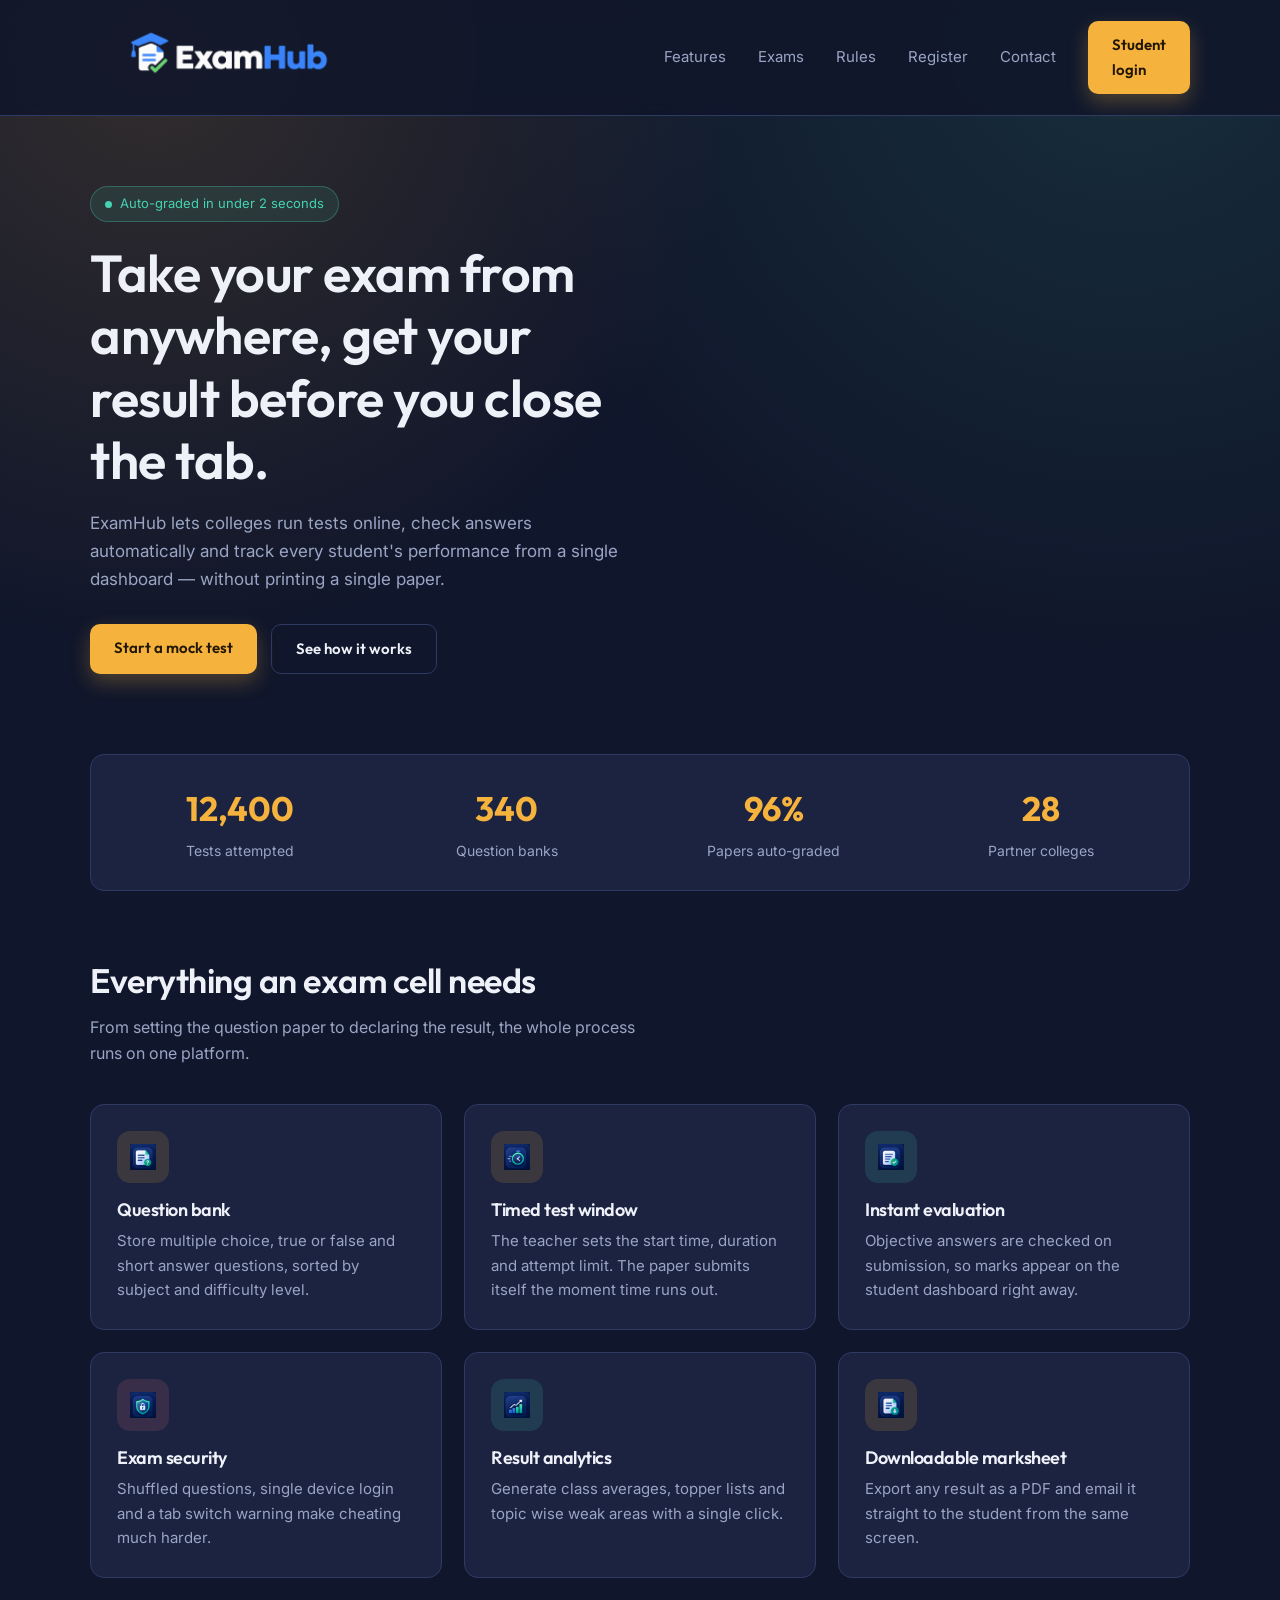
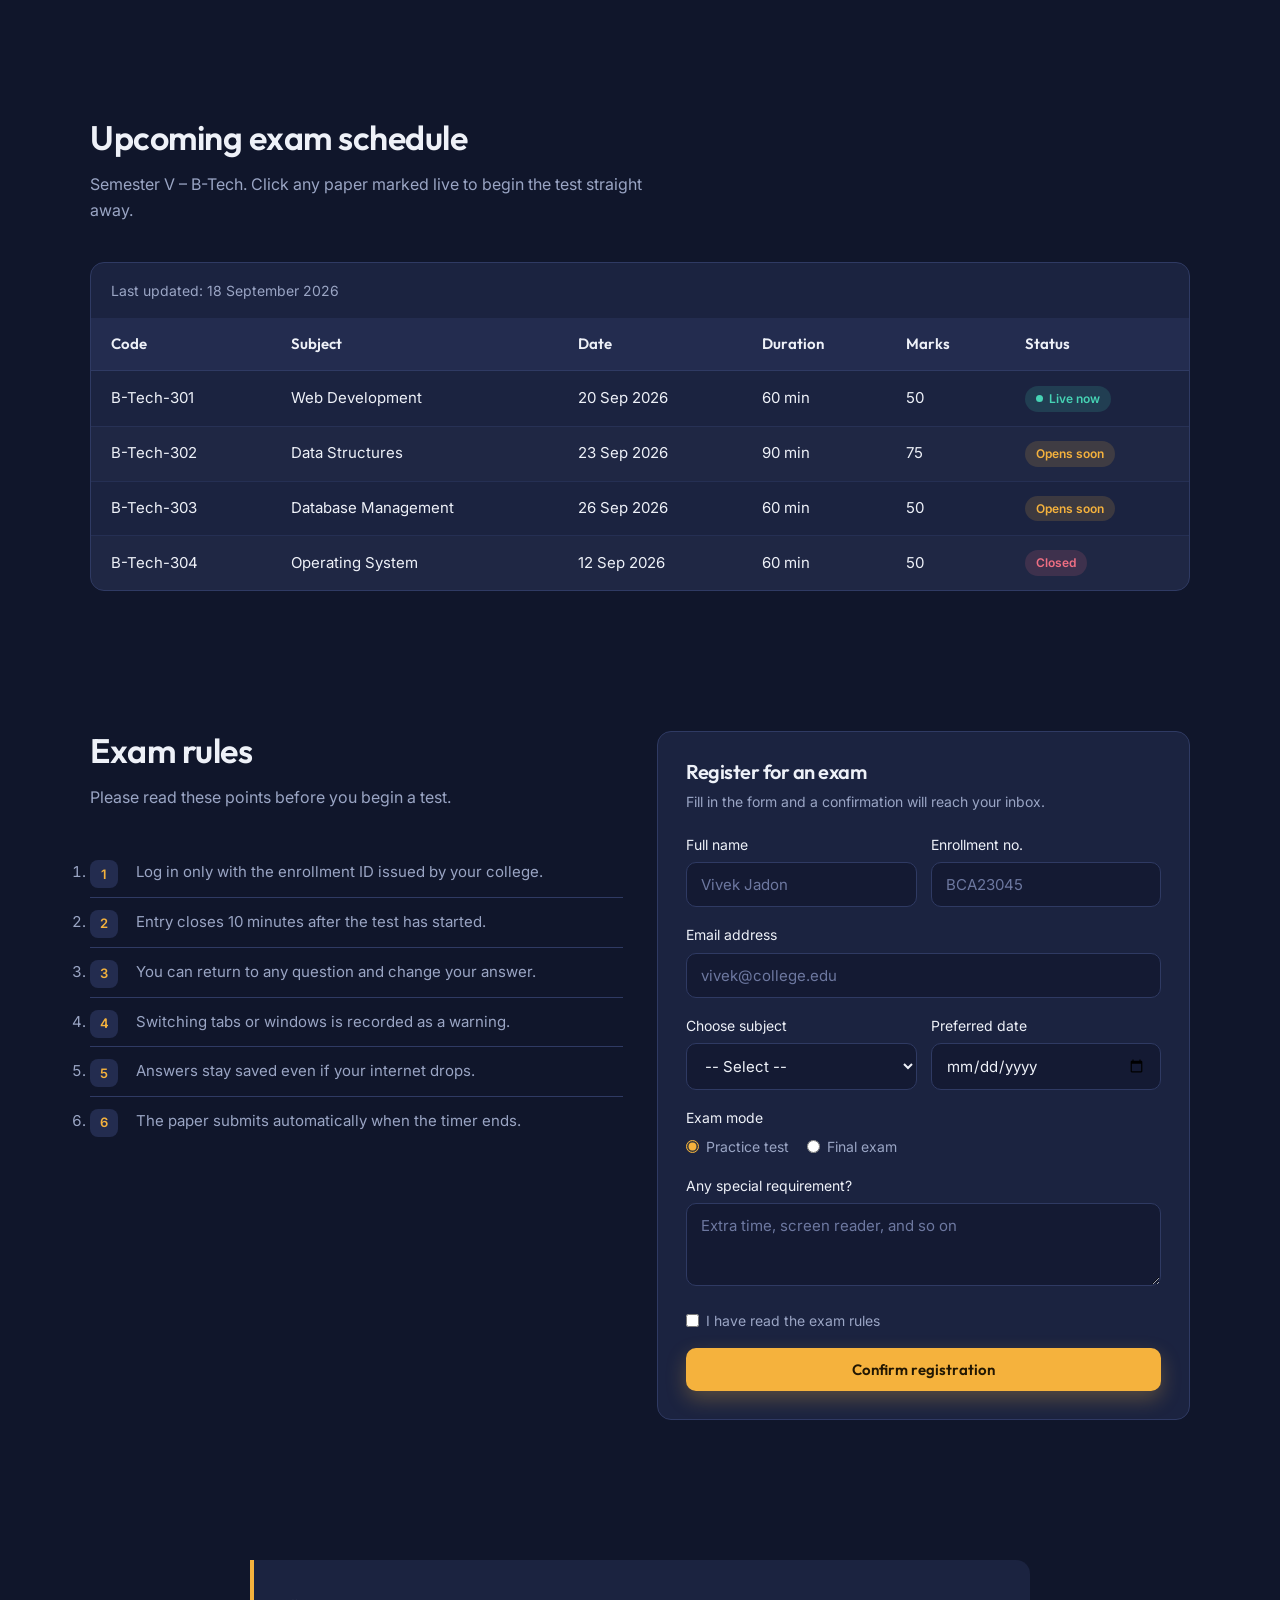
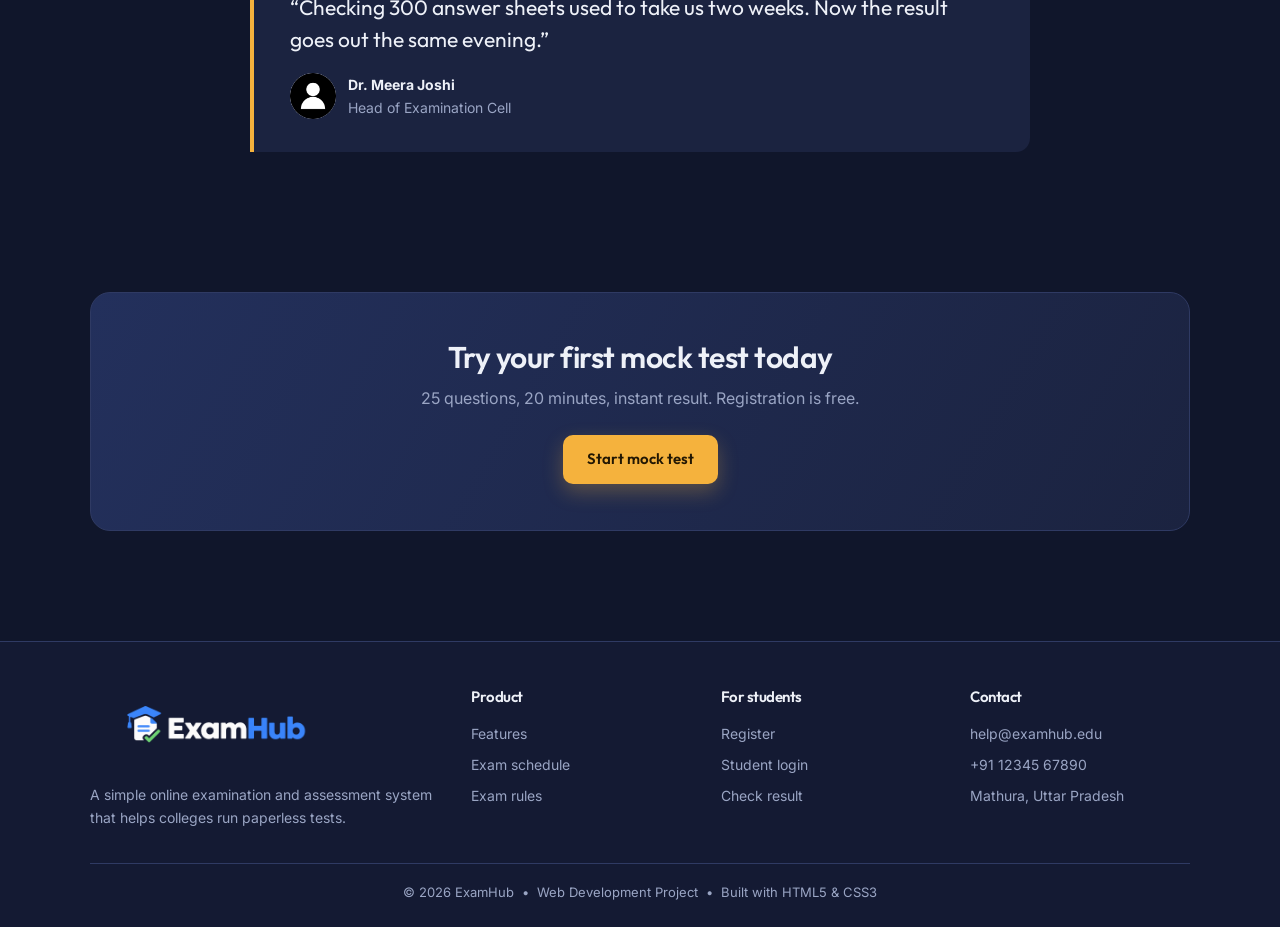
==== index.html @ 9a20216e "initialCommit" ====
<!DOCTYPE html>
<html lang="en">

<head>
  <!-- HEAD : charset, viewport, title, stylesheet link -->
  <meta charset="UTF-8">
  <meta name="viewport" content="width=device-width, initial-scale=1.0">
  <meta name="description" content="ExamHub - an online examination and assessment system for colleges.">
  <meta name="author" content="Your Name - Web Development Project">
  <title>ExamHub | Online Examination &amp; Assessment System</title>

  <!-- Favicon: the small icon shown on the browser tab -->
  <link rel="icon" type="image/svg+xml" href="images/logo.svg">

  <!-- Google Fonts: Outfit for headings, Inter for body text -->
  <link rel="preconnect" href="https://fonts.googleapis.com">
  <link rel="preconnect" href="https://fonts.gstatic.com" crossorigin>
  <link href="https://fonts.googleapis.com/css2?family=Inter:wght@400;500;600&family=Outfit:wght@400;500;600;700&display=swap" rel="stylesheet">

  <!-- EXTERNAL CSS: this single line connects the HTML file to the CSS file -->
  <link rel="stylesheet" href="style.css">
</head>

<body>

  <!-- 1. HEADER + NAVIGATION BAR -->
  <header class="site-header">
    <div class="container">
      <nav class="nav">

        <a href="#top" class="logo">
          <img src="file_0000000034248211af6146cf04fec4cb.png" alt="ExamHub logo" width="50%" height="50%">  
        </a>

        <ul class="nav-links">
          <li><a href="#features">Features</a></li>
          <li><a href="#exams">Exams</a></li>
          <li><a href="#rules">Rules</a></li>
          <li><a href="#register">Register</a></li>
          <li><a href="#contact">Contact</a></li>
        </ul>

        <a href="#register" class="btn btn-primary">Student login</a>

      </nav>
    </div>
  </header>

  <main id="top">

    <!-- 2. HERO SECTION : headline text + animated SVG illustration -->
    <div class="container">
      <section class="hero">

        <div class="hero-copy">
          <span class="tagline">
            <span class="live-dot"></span> Auto-graded in under 2 seconds
          </span>

          <h1>Take your exam from anywhere, get your result before you close the tab.</h1>

          <p class="lead">
            ExamHub lets colleges run tests online, check answers automatically
            and track every student's performance from a single dashboard
            &mdash; without printing a single paper.
          </p>

          <div class="hero-actions">
            <a href="#register" class="btn btn-primary">Start a mock test</a>
            <a href="#features" class="btn btn-ghost">See how it works</a>
          </div>
        </div>

        <!-- This image animates by itself (the animation is inside the SVG file) -->
        <figure class="hero-art">
          
        </figure>

      </section>
    </div>

    <!-- 3. STATS STRIP -->
    <div class="container">
      <div class="stats">
        <div class="stat"><strong>12,400</strong><span>Tests attempted</span></div>
        <div class="stat"><strong>340</strong><span>Question banks</span></div>
        <div class="stat"><strong>96%</strong><span>Papers auto-graded</span></div>
        <div class="stat"><strong>28</strong><span>Partner colleges</span></div>
      </div>
    </div>

    <!-- 4. FEATURES : six cards in a CSS Grid, each with an SVG icon -->
    <section id="features">
      <div class="container">

        <div class="section-head">
          <h2>Everything an exam cell needs</h2>
          <p>From setting the question paper to declaring the result, the whole
             process runs on one platform.</p>
        </div>

        <div class="grid-3">

          <article class="card">
            <div class="card-icon"><img src="question-bank.png" alt=""></div>
            <h3>Question bank</h3>
            <p>Store multiple choice, true or false and short answer questions,
               sorted by subject and difficulty level.</p>
          </article>

          <article class="card">
            <div class="card-icon"><img src="timed-test.png" alt=""></div>
            <h3>Timed test window</h3>
            <p>The teacher sets the start time, duration and attempt limit. The
               paper submits itself the moment time runs out.</p>
          </article>

          <article class="card">
            <div class="card-icon icon-mint"><img src="instant-evaluation.png" alt=""></div>
            <h3>Instant evaluation</h3>
            <p>Objective answers are checked on submission, so marks appear on
               the student dashboard right away.</p>
          </article>

          <article class="card">
            <div class="card-icon icon-rose"><img src="exam-security.png" alt=""></div>
            <h3>Exam security</h3>
            <p>Shuffled questions, single device login and a tab switch warning
               make cheating much harder.</p>
          </article>

          <article class="card">
            <div class="card-icon icon-mint"><img src="result-analytics.png" alt=""></div>
            <h3>Result analytics</h3>
            <p>Generate class averages, topper lists and topic wise weak areas
               with a single click.</p>
          </article>

          <article class="card">
            <div class="card-icon"><img src="downloadable-marksheet.png" alt=""></div>
            <h3>Downloadable marksheet</h3>
            <p>Export any result as a PDF and email it straight to the student
               from the same screen.</p>
          </article>

        </div>
      </div>
    </section>

    <!-- 5. EXAM SCHEDULE TABLE -->
    <section id="exams">
      <div class="container">

        <div class="section-head">
          <h2>Upcoming exam schedule</h2>
          <p>Semester V &ndash; B-Tech. Click any paper marked live to begin the
             test straight away.</p>
        </div>

        <div class="table-wrap">
          <table>
            <caption>Last updated: 18 September 2026</caption>

            <thead>
              <tr>
                <th>Code</th>
                <th>Subject</th>
                <th>Date</th>
                <th>Duration</th>
                <th>Marks</th>
                <th>Status</th>
              </tr>
            </thead>

            <tbody>
              <tr>
                <td>B-Tech-301</td>
                <td>Web Development</td>
                <td>20 Sep 2026</td>
                <td>60 min</td>
                <td>50</td>
                <td><span class="badge badge-live"><span class="live-dot"></span> Live now</span></td>
              </tr>
              <tr>
                <td>B-Tech-302</td>
                <td>Data Structures</td>
                <td>23 Sep 2026</td>
                <td>90 min</td>
                <td>75</td>
                <td><span class="badge badge-soon">Opens soon</span></td>
              </tr>
              <tr>
                <td>B-Tech-303</td>
                <td>Database Management</td>
                <td>26 Sep 2026</td>
                <td>60 min</td>
                <td>50</td>
                <td><span class="badge badge-soon">Opens soon</span></td>
              </tr>
              <tr>
                <td>B-Tech-304</td>
                <td>Operating System</td>
                <td>12 Sep 2026</td>
                <td>60 min</td>
                <td>50</td>
                <td><span class="badge badge-closed">Closed</span></td>
              </tr>
            </tbody>
          </table>
        </div>

      </div>
    </section>

    <!-- 6. EXAM RULES (ordered list) + REGISTRATION FORM -->
    <section id="rules">
      <div class="container">
        <div class="split">

          <div>
            <div class="section-head">
              <h2>Exam rules</h2>
              <p>Please read these points before you begin a test.</p>
            </div>

            <ol class="rules">
              <li>Log in only with the enrollment ID issued by your college.</li>
              <li>Entry closes 10 minutes after the test has started.</li>
              <li>You can return to any question and change your answer.</li>
              <li>Switching tabs or windows is recorded as a warning.</li>
              <li>Answers stay saved even if your internet drops.</li>
              <li>The paper submits automatically when the timer ends.</li>
            </ol>
          </div>

          <!-- REGISTRATION FORM -->
          <div class="form-box" id="register">
            <h3>Register for an exam</h3>
            <p class="form-sub">Fill in the form and a confirmation will reach your inbox.</p>

            <form action="#" method="post">

              <div class="field-row">
                <div class="field">
                  <label for="fname">Full name</label>
                  <input type="text" id="fname" name="fname" placeholder="Vivek Jadon" required>
                </div>
                <div class="field">
                  <label for="roll">Enrollment no.</label>
                  <input type="text" id="roll" name="roll" placeholder="BCA23045" required>
                </div>
              </div>

              <div class="field">
                <label for="email">Email address</label>
                <input type="email" id="email" name="email" placeholder="vivek@college.edu" required>
              </div>

              <div class="field-row">
                <div class="field">
                  <!-- DROPDOWN: select + option elements -->
                  <label for="subject">Choose subject</label>
                  <select id="subject" name="subject" required>
                    <option value="">-- Select --</option>
                    <option value="web">Web Development</option>
                    <option value="ds">Data Structures</option>
                    <option value="dbms">Database Management</option>
                    <option value="os">Operating System</option>
                  </select>
                </div>
                <div class="field">
                  <label for="slot">Preferred date</label>
                  <input type="date" id="slot" name="slot">
                </div>
              </div>

              <div class="field">
                <label>Exam mode</label>
                <div class="choices">
                  <label><input type="radio" name="mode" value="practice" checked> Practice test</label>
                  <label><input type="radio" name="mode" value="final"> Final exam</label>
                </div>
              </div>

              <div class="field">
                <label for="note">Any special requirement?</label>
                <textarea id="note" name="note" rows="3" placeholder="Extra time, screen reader, and so on"></textarea>
              </div>

              <div class="field">
                <div class="choices">
                  <label><input type="checkbox" name="agree" required> I have read the exam rules</label>
                </div>
              </div>

              <button type="submit" class="btn btn-primary btn-block">Confirm registration</button>

            </form>
          </div>

        </div>
      </div>
    </section>

    <!-- 7. TESTIMONIAL (blockquote + avatar image) -->
    <section>
      <div class="container">
        <blockquote class="quote" cite="https://example.edu">
          <p>&ldquo;Checking 300 answer sheets used to take us two weeks. Now the
             result goes out the same evening.&rdquo;</p>
          <footer>
            <img src="24_569.jpg" alt="" width="46" height="46">
            <span>
              <strong>Dr. Meera Joshi</strong><br>
              Head of Examination Cell
            </span>
          </footer>
        </blockquote>
      </div>
    </section>

    <!-- 8. CALL TO ACTION BAND (animated gradient background) -->
    <section>
      <div class="container">
        <div class="cta-band">
          <h2>Try your first mock test today</h2>
          <p>25 questions, 20 minutes, instant result. Registration is free.</p>
          <a href="#register" class="btn btn-primary">Start mock test</a>
        </div>
      </div>
    </section>

  </main>

  <!-- 9. FOOTER -->
  <footer class="site-footer" id="contact">
    <div class="container">

      <div class="foot-grid">

        <div>
          <a href="#top" class="logo">
            <img src="file_0000000034248211af6146cf04fec4cb.png" alt="" width="70%" height="70%">
          </a>
          <p>A simple online examination and assessment system that helps
             colleges run paperless tests.</p>
        </div>

        <div>
          <h4>Product</h4>
          <ul>
            <li><a href="#features">Features</a></li>
            <li><a href="#exams">Exam schedule</a></li>
            <li><a href="#rules">Exam rules</a></li>
          </ul>
        </div>

        <div>
          <h4>For students</h4>
          <ul>
            <li><a href="#register">Register</a></li>
            <li><a href="#top">Student login</a></li>
            <li><a href="#top">Check result</a></li>
          </ul>
        </div>

        <div>
          <h4>Contact</h4>
          <ul>
            <li><a href="mailto:help@examhub.edu">help@examhub.edu</a></li>
            <li><a href="tel:+911234567890">+91 12345 67890</a></li>
            <li>Mathura, Uttar Pradesh</li>
          </ul>
        </div>

      </div>

      <!-- HTML entities used here: &copy; &bull; &amp; -->
      <p class="copyright">
        &copy; 2026 ExamHub &nbsp;&bull;&nbsp; Web Development Project
        &nbsp;&bull;&nbsp; Built with HTML5 &amp; CSS3
      </p>

    </div>
  </footer>

</body>
</html>
---- style.css ----
/* =====================================================================
   PROJECT : ExamHub - Online Examination & Assessment System
   FILE    : style.css   (External CSS, linked from index.html)

   CONTENTS (use Ctrl+F to jump to any block):
     01. CSS Variables
     02. Reset + Box Model
     03. Typography
     04. Reusable classes (container, buttons, badges)
     05. Header / Navigation bar
     06. Hero section
     07. Stats strip
     08. Feature cards (CSS Grid)
     09. Table
     10. Rules list
     11. Form
     12. Testimonial
     13. Call to action band
     14. Footer
     15. Keyframe animations
     16. Media queries (responsive design)
   ===================================================================== */


/* 01. CSS VARIABLES */
:root {
  --ink:        #10162b;   /* page background        */
  --ink-soft:   #141a33;   /* inputs, footer         */
  --panel:      #1b2340;   /* cards and panels       */
  --panel-2:    #232c4f;   /* slightly lighter panel */
  --line:       #2f3a63;   /* borders                */
  --paper:      #eef1f8;   /* main text              */
  --muted:      #9aa5c4;   /* secondary text         */

  --amber:      #f5b23d;   /* primary accent         */
  --mint:       #46d3b4;   /* success accent         */
  --rose:       #ef6f83;   /* alert accent           */

  --radius:     14px;
  --gap:        22px;
  --maxw:       1140px;
}


/*  02. GLOBAL RESET + BOX MODEL
   border-box means padding and border are counted INSIDE the width */
* {
  margin: 0;
  padding: 0;
  box-sizing: border-box;
}

html { scroll-behavior: smooth; }   /* smooth scroll for the nav links */

body {
  font-family: 'Inter', Arial, Helvetica, sans-serif;
  background-color: var(--ink);
  /* Three layers: an OMR dot pattern plus two gradient glows */
  background-image:
    url("images/pattern-dots.svg"),
    radial-gradient(circle at 12% 6%,  rgba(245,178,61,.15), transparent 42%),
    radial-gradient(circle at 88% 2%,  rgba(70,211,180,.13), transparent 45%);
  background-repeat: repeat, no-repeat, no-repeat;
  background-size: 120px 120px, auto, auto;
  background-attachment: fixed;
  color: var(--paper);
  line-height: 1.65;
  -webkit-font-smoothing: antialiased;
}

img { max-width: 100%; display: block; }
ul  { list-style: none; }
a   { color: inherit; text-decoration: none; }

/* Visible focus ring for people navigating with the keyboard */
a:focus-visible, button:focus-visible,
input:focus-visible, select:focus-visible, textarea:focus-visible {
  outline: 3px solid var(--amber);
  outline-offset: 3px;
}


/* 03. TYPOGRAPHY */
h1, h2, h3, h4 {
  font-family: 'Outfit', Arial, sans-serif;
  font-weight: 600;
  line-height: 1.2;
  letter-spacing: -0.5px;
}


/* 04. REUSABLE CLASSES */

/* Wrapper that centres the content and limits its width */
.container {
  width: 100%;
  max-width: var(--maxw);
  margin: 0 auto;
  padding: 0 20px;
}

/* Buttons */
.btn {
  display: inline-block;
  padding: 12px 24px;
  border: none;
  border-radius: 10px;
  font-family: 'Outfit', sans-serif;
  font-size: 15px;
  font-weight: 600;
  cursor: pointer;
  transition: transform .22s ease, box-shadow .22s ease, background .22s ease;
}
.btn-primary {
  background: var(--amber);
  color: #221703;
  box-shadow: 0 8px 20px rgba(245,178,61,.28);
}
.btn-primary:hover {
  transform: translateY(-3px);              /* CSS transform */
  box-shadow: 0 14px 28px rgba(245,178,61,.42);
}
.btn-ghost {
  background: transparent;
  color: var(--paper);
  border: 1px solid var(--line);
}
.btn-ghost:hover { background: var(--panel-2); transform: translateY(-3px); }
.btn-block { width: 100%; }

/* Badges / labels */
.badge {
  display: inline-flex;
  align-items: center;
  gap: 6px;
  padding: 3px 11px;
  border-radius: 20px;
  font-size: 12px;
  font-weight: 600;
}
.badge-live   { background: rgba(70,211,180,.15);  color: var(--mint); }
.badge-soon   { background: rgba(245,178,61,.15);  color: var(--amber); }
.badge-closed { background: rgba(239,111,131,.15); color: var(--rose); }

/* Blinking dot that signals a live exam */
.live-dot {
  width: 7px;
  height: 7px;
  border-radius: 50%;
  background: var(--mint);
  display: inline-block;
  animation: blink 1.6s ease-in-out infinite;
}

/* Section headings */
section { padding: 70px 0; }
.section-head { margin-bottom: 38px; max-width: 58ch; }
.section-head h2 { font-size: 34px; margin-bottom: 12px; }
.section-head p  { color: var(--muted); }


/* 05. HEADER / NAVIGATION BAR
   position: sticky + flexbox + an underline animation on hover */
.site-header {
  position: sticky;
  top: 0;
  z-index: 50;
  background: rgba(16,22,43,.88);
  backdrop-filter: blur(10px);
  border-bottom: 1px solid var(--line);
}

.nav {
  display: flex;
  align-items: center;
  justify-content: space-between;
  gap: 18px;
  padding: 13px 0;
}

.logo {
  display: flex;
  align-items: center;
  gap: 10px;
  font-family: 'Outfit', sans-serif;
  font-size: 21px;
  font-weight: 700;
}

.nav-links { display: flex; gap: 4px; }

.nav-links a {
  position: relative;
  display: block;
  padding: 8px 14px;
  font-size: 15px;
  color: var(--muted);
  border-radius: 8px;
  transition: color .25s ease, background .25s ease;
}
/* The underline is an ::after pseudo-element growing from 0 to full width */
.nav-links a::after {
  content: "";
  position: absolute;
  left: 14px;
  bottom: 3px;
  width: 0;
  height: 2px;
  background: var(--amber);
  transition: width .3s ease;
}
.nav-links a:hover { color: var(--paper); background: rgba(255,255,255,.05); }
.nav-links a:hover::after { width: calc(100% - 28px); }


/* 06. HERO SECTION */
.hero {
  display: grid;
  grid-template-columns: 1.02fr 0.98fr;
  align-items: center;
  gap: 40px;
  padding: 70px 0 80px;
}

.hero-copy { animation: riseIn .8s ease both; }

.tagline {
  display: inline-flex;
  align-items: center;
  gap: 8px;
  padding: 6px 14px;
  margin-bottom: 20px;
  font-size: 13px;
  color: var(--mint);
  background: rgba(70,211,180,.1);
  border: 1px solid rgba(70,211,180,.3);
  border-radius: 40px;
}

.hero h1 { font-size: 52px; margin-bottom: 18px; }

.hero .lead {
  max-width: 52ch;            /* keeps the line length comfortable to read */
  color: var(--muted);
  font-size: 17px;
  margin-bottom: 30px;
}

.hero-actions { display: flex; gap: 14px; flex-wrap: wrap; }

.hero-art { animation: riseIn .9s .15s ease both; }
.hero-art img { width: 100%; }


/* 07. STATS STRIP (flexbox) */
.stats {
  display: flex;
  flex-wrap: wrap;
  gap: var(--gap);
  padding: 26px;
  background: var(--panel);
  border: 1px solid var(--line);
  border-radius: var(--radius);
}
.stat { flex: 1 1 180px; text-align: center; }
.stat strong {
  display: block;
  font-family: 'Outfit', sans-serif;
  font-size: 34px;
  color: var(--amber);
}
.stat span { font-size: 14px; color: var(--muted); }


/* 08. FEATURE CARDS (CSS Grid) */
.grid-3 {
  display: grid;
  grid-template-columns: repeat(3, 1fr);
  gap: var(--gap);
}

.card {
  padding: 26px;
  background: var(--panel);
  border: 1px solid var(--line);
  border-radius: var(--radius);
  transition: transform .3s ease, border-color .3s ease, box-shadow .3s ease;
}
.card:hover {
  transform: translateY(-6px);
  border-color: var(--amber);
  box-shadow: 0 18px 34px rgba(0,0,0,.45);
}

.card-icon {
  width: 52px;
  height: 52px;
  margin-bottom: 16px;
  display: grid;
  place-items: center;
  border-radius: 13px;
  background: rgba(245,178,61,.14);
  transition: transform .3s ease;
}
.card-icon img { width: 26px; height: 26px; }
/* The icon tilts slightly when the card is hovered */
.card:hover .card-icon { transform: rotate(-8deg) scale(1.08); }

.icon-mint { background: rgba(70,211,180,.14); }
.icon-rose { background: rgba(239,111,131,.14); }

.card h3 { font-size: 18px; margin-bottom: 8px; }
.card p  { font-size: 15px; color: var(--muted); }


/* 09. TABLE */
.table-wrap {
  overflow-x: auto;                 /* the table scrolls sideways on mobile */
  background: var(--panel);
  border: 1px solid var(--line);
  border-radius: var(--radius);
}

table {
  width: 100%;
  min-width: 640px;
  border-collapse: collapse;
  font-size: 15px;
}

caption {
  text-align: left;
  padding: 16px 20px;
  font-size: 14px;
  color: var(--muted);
}

th, td { padding: 14px 20px; text-align: left; }

thead th {
  background: var(--panel-2);
  font-family: 'Outfit', sans-serif;
  font-weight: 600;
  border-bottom: 1px solid var(--line);
}

tbody tr { border-bottom: 1px solid rgba(47,58,99,.55); }
tbody tr:nth-child(even) { background: rgba(255,255,255,.02); }  /* pseudo-class */
tbody tr:hover { background: rgba(245,178,61,.06); }
tbody tr:last-child { border-bottom: none; }


/* 10. RULES LIST (custom numbering with a CSS counter) */
.split {
  display: grid;
  grid-template-columns: 1fr 1fr;
  gap: 34px;
  align-items: start;
}

.rules { counter-reset: rule; }

.rules li {
  counter-increment: rule;
  position: relative;
  padding: 12px 0 12px 46px;
  border-bottom: 1px solid var(--line);
  font-size: 15px;
  color: var(--muted);
  transition: color .25s ease, padding-left .25s ease;
}
.rules li::before {
  content: counter(rule);
  position: absolute;
  left: 0;
  top: 12px;
  width: 28px;
  height: 28px;
  display: grid;
  place-items: center;
  border-radius: 8px;
  background: var(--panel-2);
  color: var(--amber);
  font-size: 13px;
  font-weight: 600;
  transition: background .25s ease, color .25s ease;
}
.rules li:hover { color: var(--paper); padding-left: 52px; }
.rules li:hover::before { background: var(--amber); color: #221703; }
.rules li:last-child { border-bottom: none; }


/* 11. FORM */
.form-box {
  padding: 28px;
  background: var(--panel);
  border: 1px solid var(--line);
  border-radius: var(--radius);
}
.form-box h3 { font-size: 20px; margin-bottom: 6px; }
.form-sub { font-size: 14px; color: var(--muted); margin-bottom: 20px; }

.field { margin-bottom: 16px; }
.field label { display: block; font-size: 14px; margin-bottom: 6px; }

.field input,
.field select,
.field textarea {
  width: 100%;
  padding: 12px 14px;
  font-family: inherit;
  font-size: 15px;
  color: var(--paper);
  background: var(--ink-soft);
  border: 1px solid var(--line);
  border-radius: 10px;
  transition: border-color .25s ease, box-shadow .25s ease;
}
.field input::placeholder,
.field textarea::placeholder { color: #6d78a0; }

.field input:focus,
.field select:focus,
.field textarea:focus {
  border-color: var(--amber);
  box-shadow: 0 0 0 3px rgba(245,178,61,.18);
}

.field-row { display: flex; gap: 14px; }
.field-row .field { flex: 1; }

.choices { display: flex; gap: 18px; flex-wrap: wrap; }
.choices label {
  display: flex;
  align-items: center;
  gap: 7px;
  margin: 0;
  font-size: 14px;
  color: var(--muted);
  cursor: pointer;
}
.choices input { width: auto; accent-color: var(--amber); }


/* 12. TESTIMONIAL */
.quote {
  max-width: 780px;
  margin: 0 auto;
  padding: 32px 36px;
  background: var(--panel);
  border-left: 4px solid var(--amber);
  border-radius: 0 var(--radius) var(--radius) 0;
}
.quote p {
  font-family: 'Outfit', sans-serif;
  font-size: 21px;
  line-height: 1.5;
  margin-bottom: 18px;
}
.quote footer {
  display: flex;
  align-items: center;
  gap: 12px;
  font-size: 14px;
  color: var(--muted);
}
.quote footer img { border-radius: 50%; }
.quote footer strong { color: var(--paper); }


/* 13. CALL TO ACTION BAND (animated gradient) */
.cta-band {
  padding: 46px;
  text-align: center;
  border: 1px solid var(--line);
  border-radius: 20px;
  background: linear-gradient(120deg, #23305c, #1b2340, #2e2547, #1b2340);
  background-size: 300% 300%;
  animation: shift 14s ease infinite;    /* the gradient drifts slowly */
}
.cta-band h2 { font-size: 30px; margin-bottom: 10px; }
.cta-band p  { color: var(--muted); margin-bottom: 24px; }


/* 14. FOOTER */
.site-footer {
  margin-top: 40px;
  padding: 46px 0 24px;
  background: var(--ink-soft);
  border-top: 1px solid var(--line);
}

.foot-grid {
  display: grid;
  grid-template-columns: 1.6fr 1fr 1fr 1fr;
  gap: 30px;
  margin-bottom: 30px;
}
.foot-grid .logo { font-size: 18px; margin-bottom: 10px; }
.foot-grid h4 { font-size: 15px; margin-bottom: 12px; }
.foot-grid p,
.foot-grid li { font-size: 14px; color: var(--muted); padding: 4px 0; }
.foot-grid a { transition: color .2s ease; }
.foot-grid a:hover { color: var(--amber); }

.copyright {
  padding-top: 18px;
  border-top: 1px solid var(--line);
  font-size: 13px;
  color: var(--muted);
  text-align: center;
}


/* 15. KEYFRAME ANIMATIONS */
@keyframes riseIn {
  from { opacity: 0; transform: translateY(26px); }
  to   { opacity: 1; transform: translateY(0); }
}

@keyframes blink {
  0%, 100% { opacity: 1;  transform: scale(1); }
  50%      { opacity: .3; transform: scale(.75); }
}

@keyframes shift {
  0%, 100% { background-position: 0% 50%; }
  50%      { background-position: 100% 50%; }
}

/* Animations are switched off for people who prefer reduced motion */
@media (prefers-reduced-motion: reduce) {
  * { animation: none !important; transition: none !important; }
}


/* 16. MEDIA QUERIES - RESPONSIVE DESIGN */

/* Tablet: screens narrower than 900px */
@media (max-width: 900px) {
  .hero {
    grid-template-columns: 1fr;     /* two columns become one */
    padding: 46px 0;
  }
  .hero h1 { font-size: 40px; }
  .hero-art { order: -1; max-width: 480px; }   /* image moves above the text */

  .grid-3    { grid-template-columns: repeat(2, 1fr); }
  .split     { grid-template-columns: 1fr; }
  .foot-grid { grid-template-columns: 1fr 1fr; }
}

/* Mobile: screens narrower than 640px */
@media (max-width: 640px) {
  .nav { flex-direction: column; }
  .nav-links { flex-wrap: wrap; justify-content: center; }

  .hero h1 { font-size: 31px; }
  .section-head h2 { font-size: 26px; }

  .grid-3    { grid-template-columns: 1fr; }
  .foot-grid { grid-template-columns: 1fr; }

  .field-row { flex-direction: column; gap: 0; }
  .quote     { padding: 24px; }
  .quote p   { font-size: 18px; }
  .cta-band  { padding: 30px 20px; }
  section    { padding: 48px 0; }
}
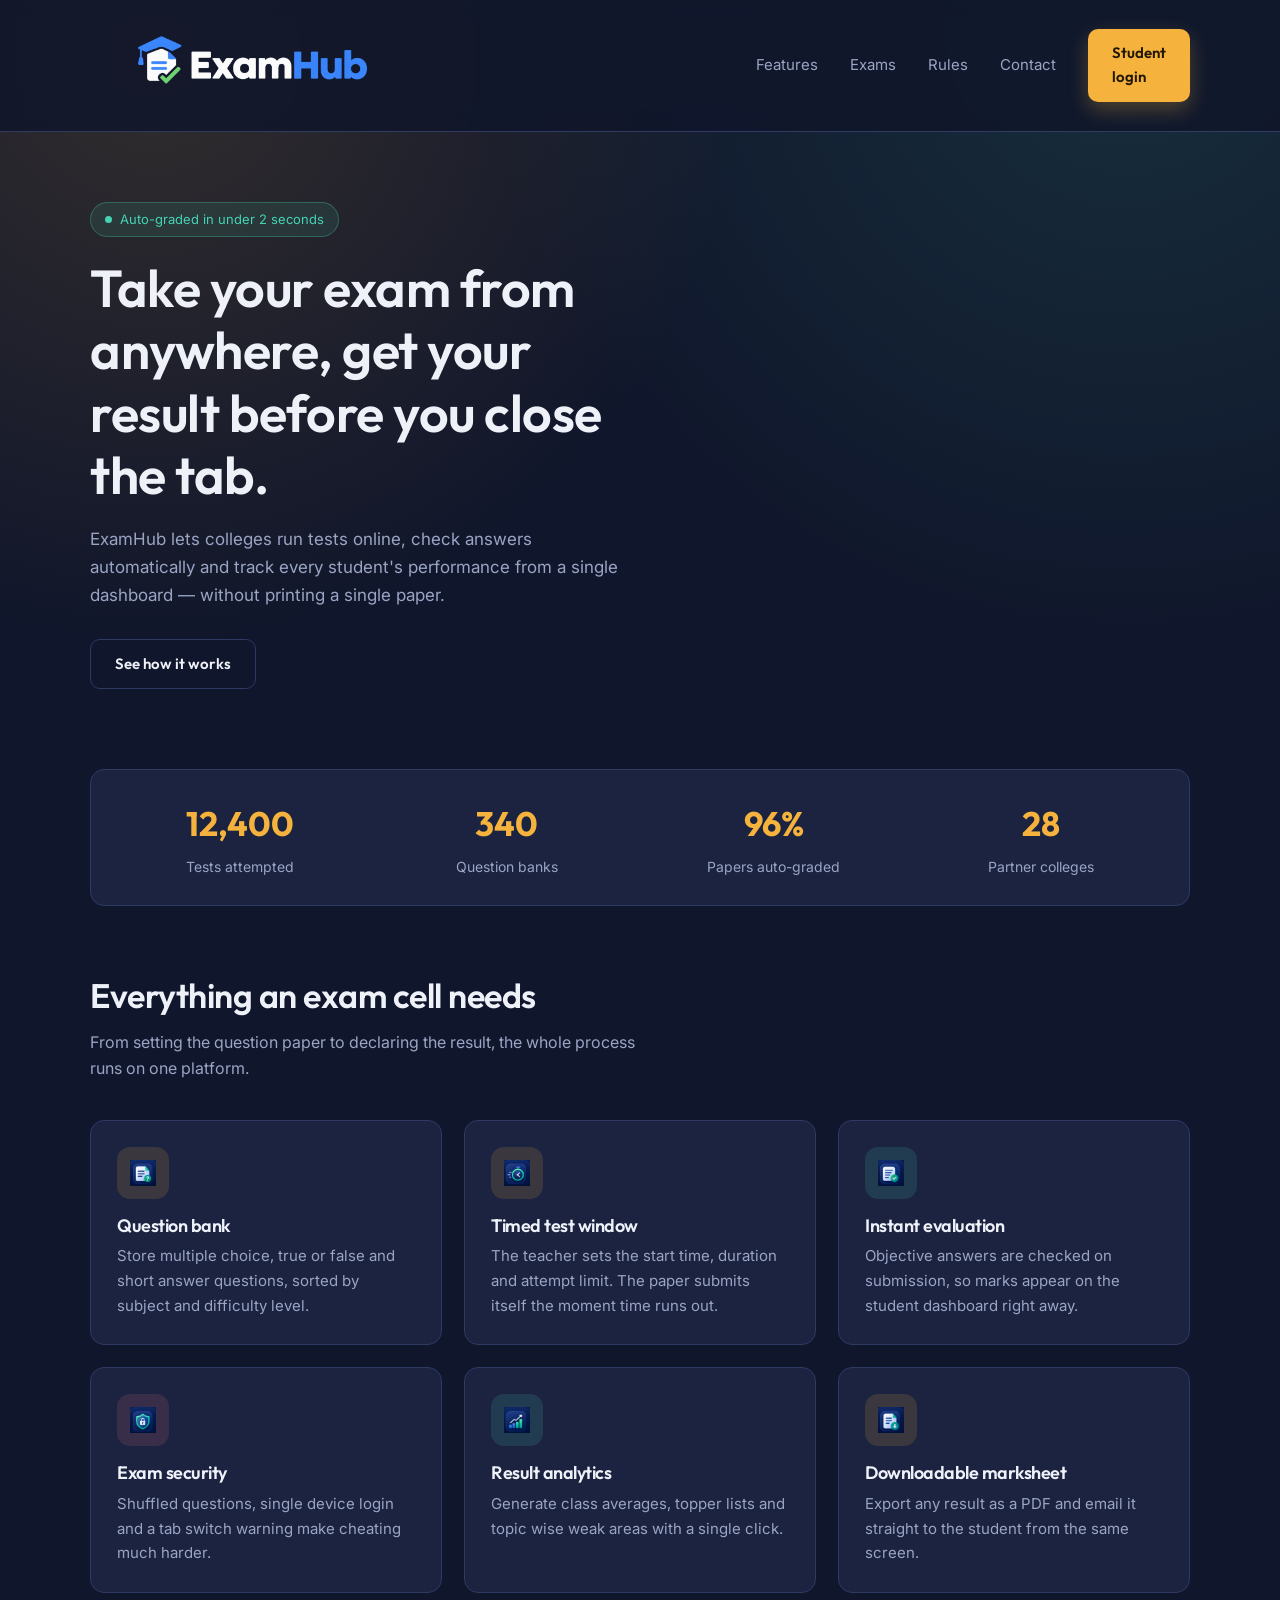
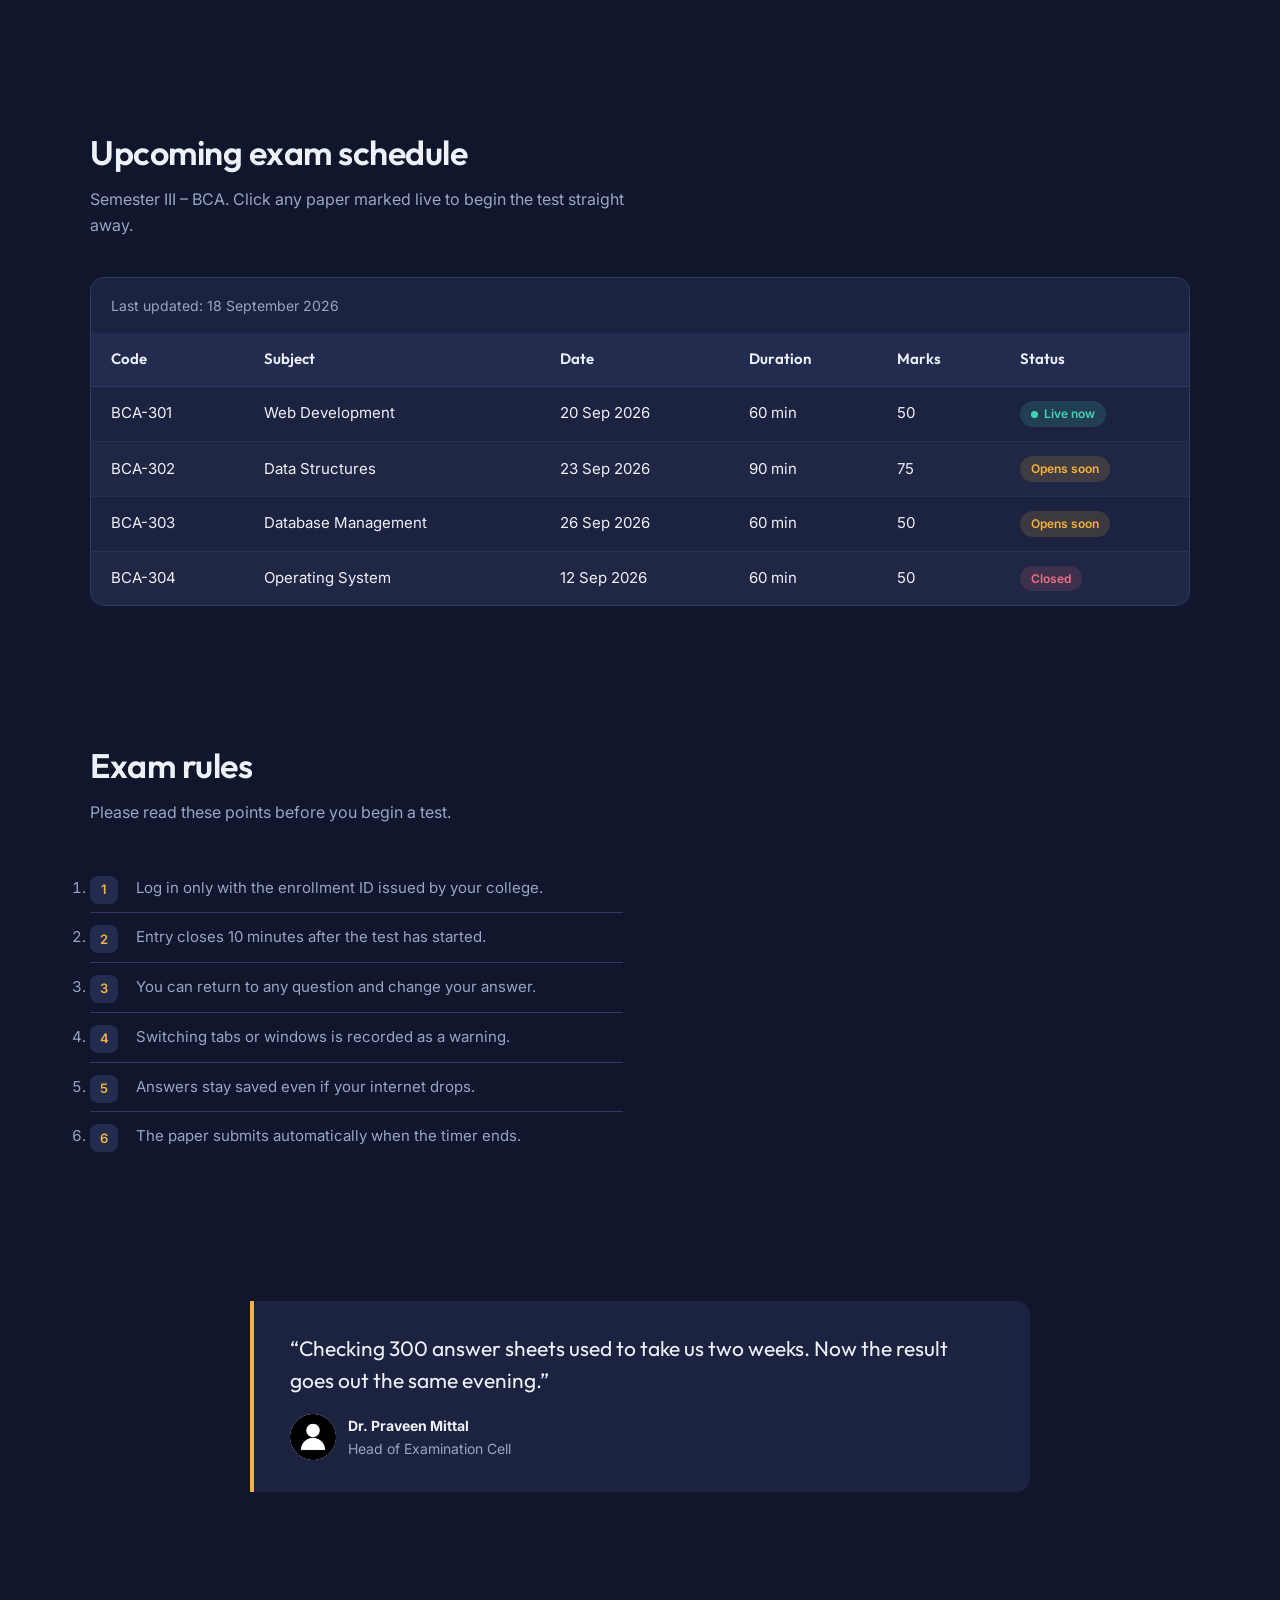
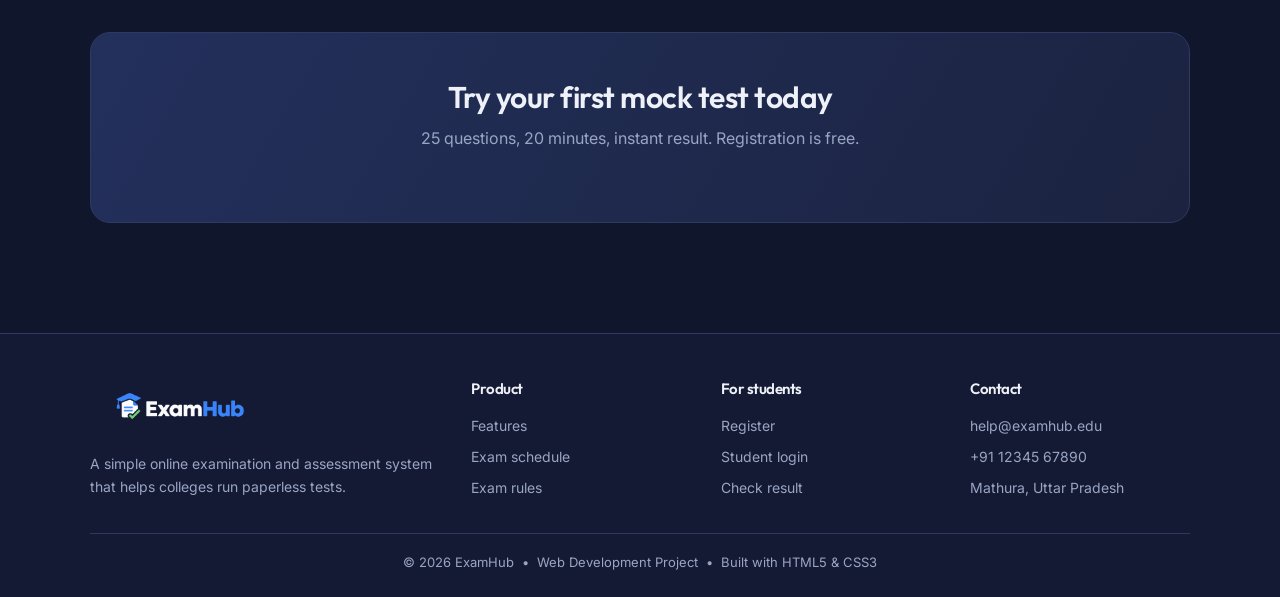
==== commit 19bf3aa0: "Rename index (1).html to index.html" ====
--- a/index.html
+++ b/index.html
@@ -1,8 +1,18 @@
 <!DOCTYPE html>
+<!-- =====================================================================
+     PROJECT : ExamHub - Online Examination & Assessment System
+     FILE    : index.html   (structure only - all styling lives in style.css)
+
+     FOLDER STRUCTURE
+       examhub/
+         |-- index.html
+         |-- style.css
+         |-- images/   (all SVG images)
+     ===================================================================== -->
 <html lang="en">
 
 <head>
-  <!-- HEAD : charset, viewport, title, stylesheet link -->
+  <!-- ========== HEAD : charset, viewport, title, stylesheet link ========== -->
   <meta charset="UTF-8">
   <meta name="viewport" content="width=device-width, initial-scale=1.0">
   <meta name="description" content="ExamHub - an online examination and assessment system for colleges.">
@@ -23,24 +33,25 @@
 
 <body>
 
-  <!-- 1. HEADER + NAVIGATION BAR -->
+  <!-- =================================================================
+       1. HEADER + NAVIGATION BAR
+       ================================================================= -->
   <header class="site-header">
     <div class="container">
       <nav class="nav">
 
         <a href="#top" class="logo">
-          <img src="file_0000000034248211af6146cf04fec4cb.png" alt="ExamHub logo" width="50%" height="50%">  
+          <img src="file_0000000034248211af6146cf04fec4cb.png" width="50%" height="50%" alt="ExamHub logo">
         </a>
 
         <ul class="nav-links">
           <li><a href="#features">Features</a></li>
           <li><a href="#exams">Exams</a></li>
           <li><a href="#rules">Rules</a></li>
-          <li><a href="#register">Register</a></li>
           <li><a href="#contact">Contact</a></li>
         </ul>
 
-        <a href="#register" class="btn btn-primary">Student login</a>
+        <a href="login.html" class="btn btn-primary">Student login</a>
 
       </nav>
     </div>
@@ -48,7 +59,9 @@
 
   <main id="top">
 
-    <!-- 2. HERO SECTION : headline text + animated SVG illustration -->
+    <!-- ===============================================================
+         2. HERO SECTION : headline text + animated SVG illustration
+         =============================================================== -->
     <div class="container">
       <section class="hero">
 
@@ -66,30 +79,30 @@
           </p>
 
           <div class="hero-actions">
-            <a href="#register" class="btn btn-primary">Start a mock test</a>
             <a href="#features" class="btn btn-ghost">See how it works</a>
           </div>
         </div>
 
         <!-- This image animates by itself (the animation is inside the SVG file) -->
-        <figure class="hero-art">
-          
-        </figure>
 
       </section>
     </div>
 
-    <!-- 3. STATS STRIP -->
+    <!-- ===============================================================
+         3. STATS STRIP
+         =============================================================== -->
     <div class="container">
       <div class="stats">
-        <div class="stat"><strong>12,400</strong><span>Tests attempted</span></div>
-        <div class="stat"><strong>340</strong><span>Question banks</span></div>
-        <div class="stat"><strong>96%</strong><span>Papers auto-graded</span></div>
-        <div class="stat"><strong>28</strong><span>Partner colleges</span></div>
+        <div class="stat"><strong data-count="12400">12,400</strong><span>Tests attempted</span></div>
+        <div class="stat"><strong data-count="340">340</strong><span>Question banks</span></div>
+        <div class="stat"><strong data-count="96" data-suffix="%">96%</strong><span>Papers auto-graded</span></div>
+        <div class="stat"><strong data-count="28">28</strong><span>Partner colleges</span></div>
       </div>
     </div>
 
-    <!-- 4. FEATURES : six cards in a CSS Grid, each with an SVG icon -->
+    <!-- ===============================================================
+         4. FEATURES : six cards in a CSS Grid, each with an SVG icon
+         =============================================================== -->
     <section id="features">
       <div class="container">
 
@@ -147,13 +160,15 @@
       </div>
     </section>
 
-    <!-- 5. EXAM SCHEDULE TABLE -->
+    <!-- ===============================================================
+         5. EXAM SCHEDULE TABLE
+         =============================================================== -->
     <section id="exams">
       <div class="container">
 
         <div class="section-head">
           <h2>Upcoming exam schedule</h2>
-          <p>Semester V &ndash; B-Tech. Click any paper marked live to begin the
+          <p>Semester III &ndash; BCA. Click any paper marked live to begin the
              test straight away.</p>
         </div>
 
@@ -174,7 +189,7 @@
 
             <tbody>
               <tr>
-                <td>B-Tech-301</td>
+                <td>BCA-301</td>
                 <td>Web Development</td>
                 <td>20 Sep 2026</td>
                 <td>60 min</td>
@@ -182,7 +197,7 @@
                 <td><span class="badge badge-live"><span class="live-dot"></span> Live now</span></td>
               </tr>
               <tr>
-                <td>B-Tech-302</td>
+                <td>BCA-302</td>
                 <td>Data Structures</td>
                 <td>23 Sep 2026</td>
                 <td>90 min</td>
@@ -190,7 +205,7 @@
                 <td><span class="badge badge-soon">Opens soon</span></td>
               </tr>
               <tr>
-                <td>B-Tech-303</td>
+                <td>BCA-303</td>
                 <td>Database Management</td>
                 <td>26 Sep 2026</td>
                 <td>60 min</td>
@@ -198,7 +213,7 @@
                 <td><span class="badge badge-soon">Opens soon</span></td>
               </tr>
               <tr>
-                <td>B-Tech-304</td>
+                <td>BCA-304</td>
                 <td>Operating System</td>
                 <td>12 Sep 2026</td>
                 <td>60 min</td>
@@ -212,7 +227,9 @@
       </div>
     </section>
 
-    <!-- 6. EXAM RULES (ordered list) + REGISTRATION FORM -->
+    <!-- ===============================================================
+         6. EXAM RULES (ordered list)
+         =============================================================== -->
     <section id="rules">
       <div class="container">
         <div class="split">
@@ -233,76 +250,13 @@
             </ol>
           </div>
 
-          <!-- REGISTRATION FORM -->
-          <div class="form-box" id="register">
-            <h3>Register for an exam</h3>
-            <p class="form-sub">Fill in the form and a confirmation will reach your inbox.</p>
-
-            <form action="#" method="post">
-
-              <div class="field-row">
-                <div class="field">
-                  <label for="fname">Full name</label>
-                  <input type="text" id="fname" name="fname" placeholder="Vivek Jadon" required>
-                </div>
-                <div class="field">
-                  <label for="roll">Enrollment no.</label>
-                  <input type="text" id="roll" name="roll" placeholder="BCA23045" required>
-                </div>
-              </div>
-
-              <div class="field">
-                <label for="email">Email address</label>
-                <input type="email" id="email" name="email" placeholder="vivek@college.edu" required>
-              </div>
-
-              <div class="field-row">
-                <div class="field">
-                  <!-- DROPDOWN: select + option elements -->
-                  <label for="subject">Choose subject</label>
-                  <select id="subject" name="subject" required>
-                    <option value="">-- Select --</option>
-                    <option value="web">Web Development</option>
-                    <option value="ds">Data Structures</option>
-                    <option value="dbms">Database Management</option>
-                    <option value="os">Operating System</option>
-                  </select>
-                </div>
-                <div class="field">
-                  <label for="slot">Preferred date</label>
-                  <input type="date" id="slot" name="slot">
-                </div>
-              </div>
-
-              <div class="field">
-                <label>Exam mode</label>
-                <div class="choices">
-                  <label><input type="radio" name="mode" value="practice" checked> Practice test</label>
-                  <label><input type="radio" name="mode" value="final"> Final exam</label>
-                </div>
-              </div>
-
-              <div class="field">
-                <label for="note">Any special requirement?</label>
-                <textarea id="note" name="note" rows="3" placeholder="Extra time, screen reader, and so on"></textarea>
-              </div>
-
-              <div class="field">
-                <div class="choices">
-                  <label><input type="checkbox" name="agree" required> I have read the exam rules</label>
-                </div>
-              </div>
-
-              <button type="submit" class="btn btn-primary btn-block">Confirm registration</button>
-
-            </form>
-          </div>
-
-        </div>
-      </div>
-    </section>
-
-    <!-- 7. TESTIMONIAL (blockquote + avatar image) -->
+        </div>
+      </div>
+    </section>
+
+    <!-- ===============================================================
+         7. TESTIMONIAL (blockquote + avatar image)
+         =============================================================== -->
     <section>
       <div class="container">
         <blockquote class="quote" cite="https://example.edu">
@@ -311,7 +265,7 @@
           <footer>
             <img src="24_569.jpg" alt="" width="46" height="46">
             <span>
-              <strong>Dr. Meera Joshi</strong><br>
+              <strong> Dr. Praveen Mittal </strong><br>
               Head of Examination Cell
             </span>
           </footer>
@@ -319,20 +273,23 @@
       </div>
     </section>
 
-    <!-- 8. CALL TO ACTION BAND (animated gradient background) -->
+    <!-- ===============================================================
+         8. CALL TO ACTION BAND (animated gradient background)
+         =============================================================== -->
     <section>
       <div class="container">
         <div class="cta-band">
           <h2>Try your first mock test today</h2>
           <p>25 questions, 20 minutes, instant result. Registration is free.</p>
-          <a href="#register" class="btn btn-primary">Start mock test</a>
         </div>
       </div>
     </section>
 
   </main>
 
-  <!-- 9. FOOTER -->
+  <!-- =================================================================
+       9. FOOTER
+       ================================================================= -->
   <footer class="site-footer" id="contact">
     <div class="container">
 
@@ -340,7 +297,7 @@
 
         <div>
           <a href="#top" class="logo">
-            <img src="file_0000000034248211af6146cf04fec4cb.png" alt="" width="70%" height="70%">
+            <img src="file_0000000034248211af6146cf04fec4cb.png" alt="ExamHub logo" width="50%" height="50%">
           </a>
           <p>A simple online examination and assessment system that helps
              colleges run paperless tests.</p>
@@ -377,12 +334,17 @@
 
       <!-- HTML entities used here: &copy; &bull; &amp; -->
       <p class="copyright">
-        &copy; 2026 ExamHub &nbsp;&bull;&nbsp; Web Development Project
+        &copy; <span id="year">2026</span> ExamHub &nbsp;&bull;&nbsp; Web Development Project
         &nbsp;&bull;&nbsp; Built with HTML5 &amp; CSS3
       </p>
 
     </div>
   </footer>
 
+  <!-- Back to top button (shown by script.js after scrolling) -->
+  <button type="button" class="to-top" id="toTop" aria-label="Back to top">&uarr;</button>
+
+  <script src="script.js" defer></script>
+
 </body>
 </html>
--- a/style.css
+++ b/style.css
@@ -18,11 +18,19 @@
      13. Call to action band
      14. Footer
      15. Keyframe animations
-     16. Media queries (responsive design)
-   ===================================================================== */
-
-
-/* 01. CSS VARIABLES */
+     16. Login page
+     17. Exam page
+     18. Result page
+     19. Media queries (responsive design)
+     20. JavaScript helper styles
+   ===================================================================== */
+
+
+/* =====================================================================
+   01. CSS VARIABLES
+   Every colour used in the project is declared once here. To change the
+   whole theme, edit only these values.
+   ===================================================================== */
 :root {
   --ink:        #10162b;   /* page background        */
   --ink-soft:   #141a33;   /* inputs, footer         */
@@ -42,8 +50,10 @@
 }
 
 
-/*  02. GLOBAL RESET + BOX MODEL
-   border-box means padding and border are counted INSIDE the width */
+/* =====================================================================
+   02. GLOBAL RESET + BOX MODEL
+   border-box means padding and border are counted INSIDE the width.
+   ===================================================================== */
 * {
   margin: 0;
   padding: 0;
@@ -55,13 +65,11 @@
 body {
   font-family: 'Inter', Arial, Helvetica, sans-serif;
   background-color: var(--ink);
-  /* Three layers: an OMR dot pattern plus two gradient glows */
+  /* Two soft gradient glows behind the content */
   background-image:
-    url("images/pattern-dots.svg"),
     radial-gradient(circle at 12% 6%,  rgba(245,178,61,.15), transparent 42%),
     radial-gradient(circle at 88% 2%,  rgba(70,211,180,.13), transparent 45%);
-  background-repeat: repeat, no-repeat, no-repeat;
-  background-size: 120px 120px, auto, auto;
+  background-repeat: no-repeat, no-repeat;
   background-attachment: fixed;
   color: var(--paper);
   line-height: 1.65;
@@ -80,7 +88,9 @@
 }
 
 
-/* 03. TYPOGRAPHY */
+/* =====================================================================
+   03. TYPOGRAPHY
+   ===================================================================== */
 h1, h2, h3, h4 {
   font-family: 'Outfit', Arial, sans-serif;
   font-weight: 600;
@@ -89,7 +99,9 @@
 }
 
 
-/* 04. REUSABLE CLASSES */
+/* =====================================================================
+   04. REUSABLE CLASSES
+   ===================================================================== */
 
 /* Wrapper that centres the content and limits its width */
 .container {
@@ -99,7 +111,7 @@
   padding: 0 20px;
 }
 
-/* Buttons */
+/* ---- Buttons ---- */
 .btn {
   display: inline-block;
   padding: 12px 24px;
@@ -128,7 +140,7 @@
 .btn-ghost:hover { background: var(--panel-2); transform: translateY(-3px); }
 .btn-block { width: 100%; }
 
-/* Badges / labels */
+/* ---- Badges / labels ---- */
 .badge {
   display: inline-flex;
   align-items: center;
@@ -152,15 +164,17 @@
   animation: blink 1.6s ease-in-out infinite;
 }
 
-/* Section headings */
+/* ---- Section headings ---- */
 section { padding: 70px 0; }
 .section-head { margin-bottom: 38px; max-width: 58ch; }
 .section-head h2 { font-size: 34px; margin-bottom: 12px; }
 .section-head p  { color: var(--muted); }
 
 
-/* 05. HEADER / NAVIGATION BAR
-   position: sticky + flexbox + an underline animation on hover */
+/* =====================================================================
+   05. HEADER / NAVIGATION BAR
+   position: sticky + flexbox + an underline animation on hover
+   ===================================================================== */
 .site-header {
   position: sticky;
   top: 0;
@@ -213,7 +227,9 @@
 .nav-links a:hover::after { width: calc(100% - 28px); }
 
 
-/* 06. HERO SECTION */
+/* =====================================================================
+   06. HERO SECTION
+   ===================================================================== */
 .hero {
   display: grid;
   grid-template-columns: 1.02fr 0.98fr;
@@ -252,7 +268,9 @@
 .hero-art img { width: 100%; }
 
 
-/* 07. STATS STRIP (flexbox) */
+/* =====================================================================
+   07. STATS STRIP (flexbox)
+   ===================================================================== */
 .stats {
   display: flex;
   flex-wrap: wrap;
@@ -272,7 +290,9 @@
 .stat span { font-size: 14px; color: var(--muted); }
 
 
-/* 08. FEATURE CARDS (CSS Grid) */
+/* =====================================================================
+   08. FEATURE CARDS (CSS Grid)
+   ===================================================================== */
 .grid-3 {
   display: grid;
   grid-template-columns: repeat(3, 1fr);
@@ -313,7 +333,9 @@
 .card p  { font-size: 15px; color: var(--muted); }
 
 
-/* 09. TABLE */
+/* =====================================================================
+   09. TABLE
+   ===================================================================== */
 .table-wrap {
   overflow-x: auto;                 /* the table scrolls sideways on mobile */
   background: var(--panel);
@@ -350,7 +372,9 @@
 tbody tr:last-child { border-bottom: none; }
 
 
-/* 10. RULES LIST (custom numbering with a CSS counter) */
+/* =====================================================================
+   10. RULES LIST (custom numbering with a CSS counter)
+   ===================================================================== */
 .split {
   display: grid;
   grid-template-columns: 1fr 1fr;
@@ -390,7 +414,9 @@
 .rules li:last-child { border-bottom: none; }
 
 
-/* 11. FORM */
+/* =====================================================================
+   11. FORM
+   ===================================================================== */
 .form-box {
   padding: 28px;
   background: var(--panel);
@@ -442,7 +468,9 @@
 .choices input { width: auto; accent-color: var(--amber); }
 
 
-/* 12. TESTIMONIAL */
+/* =====================================================================
+   12. TESTIMONIAL
+   ===================================================================== */
 .quote {
   max-width: 780px;
   margin: 0 auto;
@@ -468,7 +496,9 @@
 .quote footer strong { color: var(--paper); }
 
 
-/* 13. CALL TO ACTION BAND (animated gradient) */
+/* =====================================================================
+   13. CALL TO ACTION BAND (animated gradient)
+   ===================================================================== */
 .cta-band {
   padding: 46px;
   text-align: center;
@@ -482,7 +512,9 @@
 .cta-band p  { color: var(--muted); margin-bottom: 24px; }
 
 
-/* 14. FOOTER */
+/* =====================================================================
+   14. FOOTER
+   ===================================================================== */
 .site-footer {
   margin-top: 40px;
   padding: 46px 0 24px;
@@ -512,7 +544,9 @@
 }
 
 
-/* 15. KEYFRAME ANIMATIONS */
+/* =====================================================================
+   15. KEYFRAME ANIMATIONS
+   ===================================================================== */
 @keyframes riseIn {
   from { opacity: 0; transform: translateY(26px); }
   to   { opacity: 1; transform: translateY(0); }
@@ -528,29 +562,246 @@
   50%      { background-position: 100% 50%; }
 }
 
+/* used by .exam-progress span : the bar grows from 0 to its final width */
+@keyframes fillBar {
+  from { width: 0; }
+}
+
+/* used by .score-ring : the ring fades and scales in on the result page */
+@keyframes ringIn {
+  from { opacity: 0; transform: scale(.7); }
+  to   { opacity: 1; transform: scale(1); }
+}
+
 /* Animations are switched off for people who prefer reduced motion */
 @media (prefers-reduced-motion: reduce) {
   * { animation: none !important; transition: none !important; }
 }
 
 
-/* 16. MEDIA QUERIES - RESPONSIVE DESIGN */
-
-/* Tablet: screens narrower than 900px */
+/* =====================================================================
+   16. LOGIN PAGE
+   Reuses .form-box, .field, .btn from earlier sections, plus a
+   full-height centering wrapper just for this page.
+   ===================================================================== */
+.auth-wrap {
+  min-height: calc(100vh - 138px);   /* fills the screen below header/footer */
+  display: flex;
+  align-items: center;
+  justify-content: center;
+  padding: 60px 20px;
+}
+
+.auth-box {
+  width: 100%;
+  max-width: 440px;
+  animation: riseIn .7s ease both;
+}
+
+.auth-box .form-box h3 { font-size: 24px; text-align: center; }
+.auth-box .form-sub    { text-align: center; }
+
+.auth-footer {
+  margin-top: 18px;
+  text-align: center;
+  font-size: 14px;
+  color: var(--muted);
+}
+.auth-footer a { color: var(--amber); }
+.auth-footer a:hover { text-decoration: underline; }
+
+
+/* =====================================================================
+   17. EXAM PAGE
+   The question card, answer options and the question-number tracker.
+   ===================================================================== */
+.exam-bar {
+  display: flex;
+  align-items: center;
+  justify-content: space-between;
+  flex-wrap: wrap;
+  gap: 14px;
+  margin-bottom: 26px;
+  padding: 18px 24px;
+  background: var(--panel);
+  border: 1px solid var(--line);
+  border-radius: var(--radius);
+}
+.exam-bar h3 { font-size: 17px; }
+.exam-bar p  { font-size: 13px; color: var(--muted); }
+
+/* progress bar that fills up as questions are answered */
+.exam-progress {
+  height: 8px;
+  margin-top: 10px;
+  background: var(--ink-soft);
+  border-radius: 10px;
+  overflow: hidden;
+}
+.exam-progress span {
+  display: block;
+  height: 100%;
+  border-radius: 10px;
+  background: linear-gradient(90deg, var(--amber), var(--mint));
+  animation: fillBar 1.6s ease forwards;
+}
+
+/* small numbered buttons: 1, 2, 3 ... to jump between questions */
+.q-tracker {
+  display: flex;
+  flex-wrap: wrap;
+  gap: 10px;
+  margin-bottom: 26px;
+}
+.q-num {
+  width: 38px;
+  height: 38px;
+  display: grid;
+  place-items: center;
+  font-size: 14px;
+  font-family: 'Outfit', sans-serif;
+  background: var(--panel);
+  border: 1px solid var(--line);
+  border-radius: 9px;
+  transition: transform .2s ease, border-color .2s ease;
+}
+.q-num:hover { transform: translateY(-3px); border-color: var(--amber); }
+.q-num.answered { background: var(--mint); color: #06281f; border-color: var(--mint); }
+.q-num.current   { border: 2px solid var(--amber); }
+
+.question-card {
+  padding: 30px;
+  margin-bottom: 22px;
+  background: var(--panel);
+  border: 1px solid var(--line);
+  border-radius: var(--radius);
+  animation: riseIn .6s ease both;
+}
+.question-card h3 { font-size: 18px; margin-bottom: 22px; line-height: 1.5; }
+
+.option {
+  display: flex;
+  align-items: center;
+  gap: 12px;
+  padding: 14px 18px;
+  margin-bottom: 12px;
+  border: 1px solid var(--line);
+  border-radius: 10px;
+  cursor: pointer;
+  transition: border-color .2s ease, background .2s ease, transform .15s ease;
+}
+.option:hover { border-color: var(--amber); transform: translateX(4px); }
+.option input { width: auto; accent-color: var(--amber); }
+.option.selected {
+  border-color: var(--amber);
+  background: rgba(245,178,61,.1);
+}
+
+.exam-actions {
+  display: flex;
+  justify-content: space-between;
+  flex-wrap: wrap;
+  gap: 12px;
+}
+
+
+/* =====================================================================
+   18. RESULT PAGE
+   A centred score card with a circular score ring and a stat grid.
+   ===================================================================== */
+.result-wrap {
+  display: flex;
+  justify-content: center;
+  padding: 70px 20px;
+}
+
+.result-card {
+  width: 100%;
+  max-width: 560px;
+  padding: 44px;
+  text-align: center;
+  background: var(--panel);
+  border: 1px solid var(--line);
+  border-radius: 20px;
+  animation: riseIn .7s ease both;
+}
+
+.result-card > img { margin: 0 auto 16px; }
+
+/* circular ring built with conic-gradient, showing the score visually */
+.score-ring {
+  width: 168px;
+  height: 168px;
+  margin: 24px auto;
+  border-radius: 50%;
+  display: grid;
+  place-items: center;
+  background: conic-gradient(var(--mint) 0% 84%, var(--line) 84% 100%);
+  animation: ringIn 1.2s ease both;
+}
+.score-ring-inner {
+  width: 130px;
+  height: 130px;
+  border-radius: 50%;
+  background: var(--panel);
+  display: flex;
+  flex-direction: column;
+  align-items: center;
+  justify-content: center;
+}
+.score-ring-inner strong {
+  font-family: 'Outfit', sans-serif;
+  font-size: 32px;
+  color: var(--mint);
+}
+.score-ring-inner span { font-size: 12px; color: var(--muted); }
+
+.result-stats {
+  display: grid;
+  grid-template-columns: repeat(3, 1fr);
+  gap: 14px;
+  margin: 30px 0;
+}
+.result-stats div {
+  padding: 16px;
+  background: var(--ink-soft);
+  border: 1px solid var(--line);
+  border-radius: 10px;
+}
+.result-stats strong {
+  display: block;
+  font-family: 'Outfit', sans-serif;
+  font-size: 22px;
+  color: var(--amber);
+}
+.result-stats span { font-size: 13px; color: var(--muted); }
+
+
+/* =====================================================================
+   19. MEDIA QUERIES - RESPONSIVE DESIGN
+   ===================================================================== */
+
+/* ---------- Tablet: screens narrower than 900px ---------- */
 @media (max-width: 900px) {
   .hero {
     grid-template-columns: 1fr;     /* two columns become one */
     padding: 46px 0;
   }
   .hero h1 { font-size: 40px; }
-  .hero-art { order: -1; max-width: 480px; }   /* image moves above the text */
+  .hero-art { order: -1; max-width: 480px; margin: 0 auto; }   /* image moves above the text, centered */
 
   .grid-3    { grid-template-columns: repeat(2, 1fr); }
   .split     { grid-template-columns: 1fr; }
   .foot-grid { grid-template-columns: 1fr 1fr; }
-}
-
-/* Mobile: screens narrower than 640px */
+
+  .result-stats { grid-template-columns: 1fr; }
+
+  /* exam bar: timer moves below the title instead of sitting beside it */
+  .exam-bar { flex-direction: column; align-items: flex-start; }
+  .exam-bar > div:last-child { width: 100%; min-width: 0; }
+}
+
+/* ---------- Mobile: screens narrower than 640px ---------- */
 @media (max-width: 640px) {
   .nav { flex-direction: column; }
   .nav-links { flex-wrap: wrap; justify-content: center; }
@@ -566,4 +817,78 @@
   .quote p   { font-size: 18px; }
   .cta-band  { padding: 30px 20px; }
   section    { padding: 48px 0; }
-}
+
+  .question-card { padding: 22px; }
+  .q-tracker { gap: 8px; }
+  .q-num { width: 34px; height: 34px; font-size: 13px; }
+
+  .form-box  { padding: 22px; }
+  .auth-wrap { padding: 40px 16px; }
+
+  .result-card { padding: 30px 22px; }
+  .score-ring       { width: 140px; height: 140px; }
+  .score-ring-inner { width: 108px; height: 108px; }
+  .score-ring-inner strong { font-size: 26px; }
+}
+
+/* ---------- Small phones: screens narrower than 420px ---------- */
+@media (max-width: 420px) {
+  .hero h1 { font-size: 27px; }
+  .hero .lead { font-size: 15px; }
+  .hero-actions { flex-direction: column; }
+  .hero-actions .btn { width: 100%; text-align: center; }
+
+  .stats { flex-direction: column; }
+
+  .option { padding: 12px 14px; font-size: 14px; }
+  .result-stats strong { font-size: 19px; }
+}
+
+
+/* =====================================================================
+   20. JAVASCRIPT HELPER STYLES  (used together with script.js)
+   ===================================================================== */
+
+/* Scroll reveal: script.js adds .reveal first, then .visible when the
+   element enters the screen. The fade-in uses the riseIn keyframes. */
+.reveal         { opacity: 0; }
+.reveal.visible { opacity: 1; animation: riseIn .7s ease backwards; }
+
+/* Nav link of the section currently on screen */
+.nav-links a.active { color: var(--paper); }
+.nav-links a.active::after { width: calc(100% - 28px); }
+
+/* Message shown after the registration form is submitted */
+.form-message {
+  display: none;
+  margin-top: 16px;
+  padding: 12px 14px;
+  font-size: 14px;
+  color: var(--mint);
+  background: rgba(70,211,180,.12);
+  border: 1px solid rgba(70,211,180,.35);
+  border-radius: 10px;
+}
+.form-message.show { display: block; animation: riseIn .5s ease both; }
+
+/* Back to top button */
+.to-top {
+  position: fixed;
+  right: 22px;
+  bottom: 22px;
+  z-index: 40;
+  width: 44px;
+  height: 44px;
+  font-size: 20px;
+  color: var(--amber);
+  background: var(--panel);
+  border: 1px solid var(--line);
+  border-radius: 50%;
+  cursor: pointer;
+  opacity: 0;
+  visibility: hidden;
+  transform: translateY(10px);
+  transition: opacity .3s ease, transform .3s ease, visibility .3s ease, border-color .2s ease;
+}
+.to-top.show  { opacity: 1; visibility: visible; transform: translateY(0); }
+.to-top:hover { border-color: var(--amber); }
